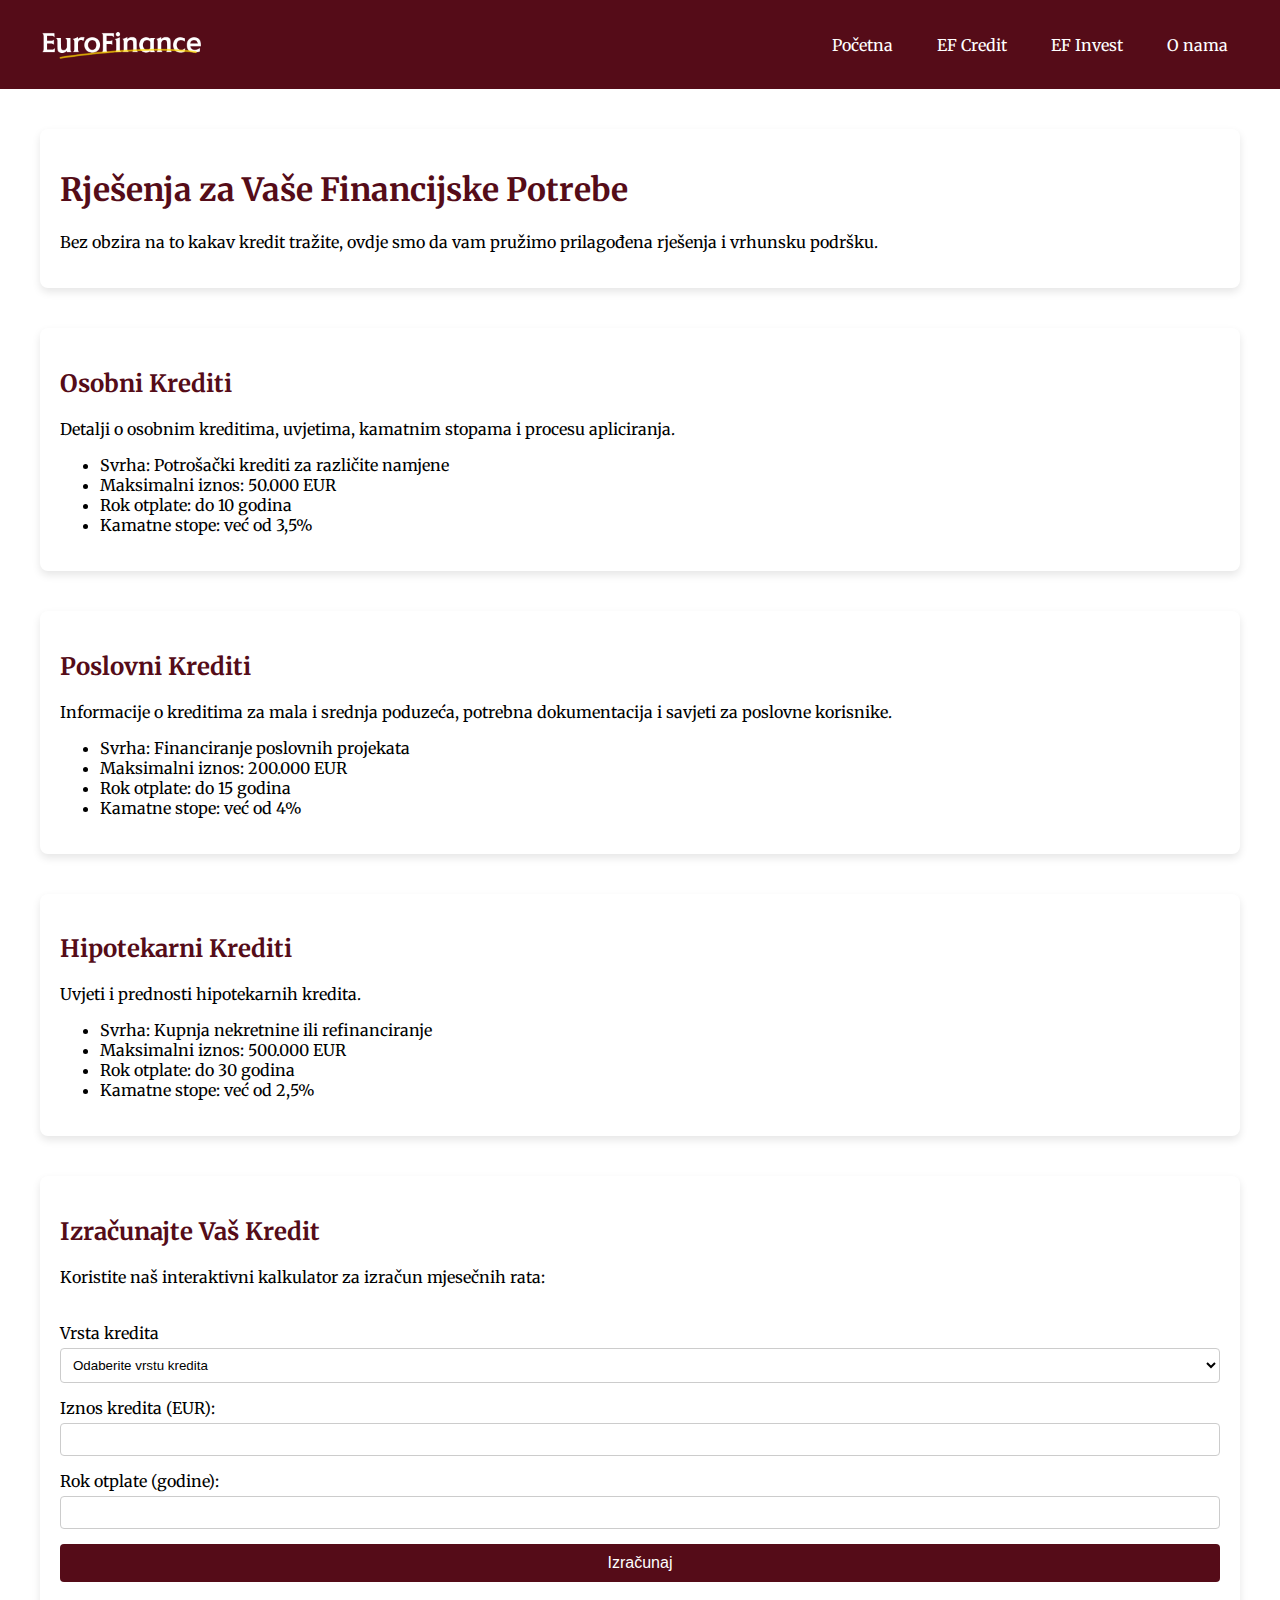
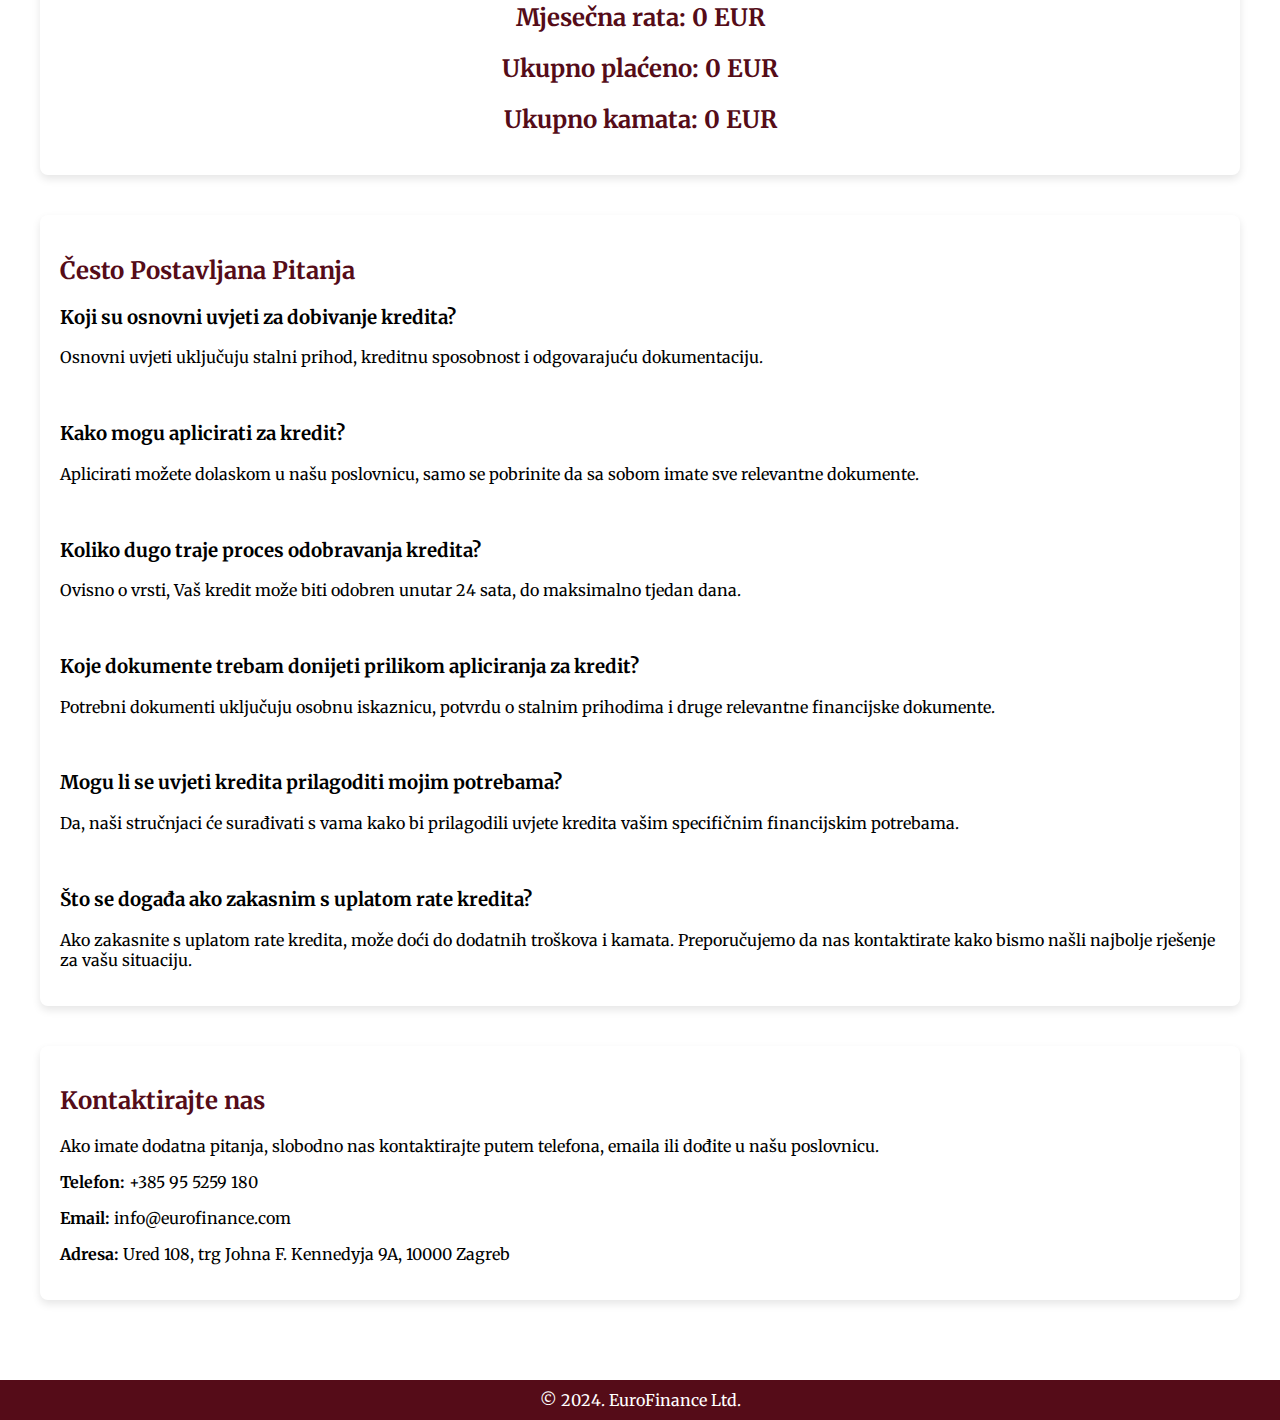
==== krediti/index.html @ 3b740c5b "MODIFY" ====
<!DOCTYPE html>
<html lang="hr">

<head>
    <title>EuroFinance | Krediti</title>
    <link rel="icon" type="image/png" href="../assets/EFsmall.png">
    <link rel="stylesheet" href="../css/credit.css">
    <link rel="preconnect" href="https://fonts.googleapis.com">
    <link rel="preconnect" href="https://fonts.gstatic.com" crossorigin>
    <link rel="stylesheet" href="https://fonts.googleapis.com/css2?family=Merriweather:ital,wght@0,300;0,400;0,700;0,900;1,300;1,400;1,700;1,900&display=swap">
</head>

<body>
    <header class="zagljavlje">
        <div class="element-zaglavlja">
            <a href="../index.html"><img class="logo" src="../assets/EFlarge.png" alt="EuroFinance logo"></a>
            <nav>
                <ul>
                    <li><a href="../index.html">Početna</a></li>
                    <li><a href="../krediti/index.html">EF Credit</a></li>
                    <li><a href="../investicije/index.html">EF Invest</a></li>
                    <li><a href="../o-nama/index.html">O nama</a></li>
                </ul>
            </nav>
        </div>
    </header>

    <main>
        <section class="uvod">
            <div class="element">
                <h1>Rješenja za Vaše Financijske Potrebe</h1>
                <p>Bez obzira na to kakav kredit tražite, ovdje smo da vam pružimo prilagođena rješenja i vrhunsku
                    podršku.</p>
            </div>
        </section>

        <section class="osobni-krediti">
            <div class="element">
                <h2>Osobni Krediti</h2>
                <p>Detalji o osobnim kreditima, uvjetima, kamatnim stopama i procesu apliciranja.</p>
                <ul>
                    <li>Svrha: Potrošački krediti za različite namjene</li>
                    <li>Maksimalni iznos: 50.000 EUR</li>
                    <li>Rok otplate: do 10 godina</li>
                    <li>Kamatne stope: već od 3,5%</li>
                </ul>
            </div>
        </section>

        <section class="poslovni-krediti">
            <div class="element">
                <h2>Poslovni Krediti</h2>
                <p>Informacije o kreditima za mala i srednja poduzeća, potrebna dokumentacija i savjeti za poslovne
                    korisnike.</p>
                <ul>
                    <li>Svrha: Financiranje poslovnih projekata</li>
                    <li>Maksimalni iznos: 200.000 EUR</li>
                    <li>Rok otplate: do 15 godina</li>
                    <li>Kamatne stope: već od 4%</li>
                </ul>
            </div>
        </section>

        <section class="hipotekarni-krediti">
            <div class="element">
                <h2>Hipotekarni Krediti</h2>
                <p>Uvjeti i prednosti hipotekarnih kredita.</p>
                <ul>
                    <li>Svrha: Kupnja nekretnine ili refinanciranje</li>
                    <li>Maksimalni iznos: 500.000 EUR</li>
                    <li>Rok otplate: do 30 godina</li>
                    <li>Kamatne stope: već od 2,5%</li>
                </ul>
            </div>
        </section>

        <section class="kalkulator-kredita">
            <div class="element">
                <h2>Izračunajte Vaš Kredit</h2>
                <p>Koristite naš interaktivni kalkulator za izračun mjesečnih rata:</p>
                <br>
                <form id="upitnik-kredita">
                    <div class="upitnik-kredita">
                        <label for="vrsta-kredita">Vrsta kredita</label>
                        <select id="vrsta-kredita" required>
                            <option value="" disabled selected>Odaberite vrstu kredita</option>
                            <option value="3.5">Osobni kredit (3.5%)</option>
                            <option value="4.0">Poslovni kredit (4.0%)</option>
                            <option value="2.0">Hipotekarni kredit (2.0%)</option>
                        </select>
                    </div>
                    <div class="upitnik-kredita">
                        <label for="iznos">Iznos kredita (EUR):</label>
                        <input type="number" id="iznos" required>
                    </div>
                    <div class="upitnik-kredita">
                        <label for="godine">Rok otplate (godine):</label>
                        <input type="number" id="godine" required>
                    </div>
                <button type="button" onclick="izracunajKredit()">Izračunaj</button>
                </form>
                <h2 id="netocan-unos">Netočan unos!</h2>
                <div id="rezultati" class="rezultati">
                    <h2>Mjesečna rata: <span id="mjesecna-rata"></span>0 EUR</h2>
                    <h2>Ukupno plaćeno: <span id="ukupno-placeno"></span>0 EUR</h2>
                    <h2>Ukupno kamata: <span id="ukupno-kamata"></span>0 EUR</h2>
                </div>
            </div>
        </section>

        <section class="cesta-pitanja">
            <div class="element">
                <h2>Često Postavljana Pitanja</h2>
                <div class="pitanje">
                    <h3>Koji su osnovni uvjeti za dobivanje kredita?</h3>
                    <p>Osnovni uvjeti uključuju stalni prihod, kreditnu sposobnost i odgovarajuću dokumentaciju.</p>
                </div>
                <br>
                <div class="pitanje">
                    <h3>Kako mogu aplicirati za kredit?</h3>
                    <p>Aplicirati možete dolaskom u našu poslovnicu, samo se pobrinite da sa sobom imate sve relevantne dokumente.</p>        
                </div>
                <br>
                <div class="pitanje">
                    <h3>Koliko dugo traje proces odobravanja kredita?</h3>
                    <p>Ovisno o vrsti, Vaš kredit može biti odobren unutar 24 sata, do maksimalno tjedan dana.</p>
                </div>
                <br>
                <div class="pitanje">
                    <h3>Koje dokumente trebam donijeti prilikom apliciranja za kredit?</h3>
                    <p>Potrebni dokumenti uključuju osobnu iskaznicu, potvrdu o stalnim prihodima i druge relevantne financijske dokumente.</p>
                </div>
                <br>
                <div class="pitanje">
                    <h3>Mogu li se uvjeti kredita prilagoditi mojim potrebama?</h3>
                    <p>Da, naši stručnjaci će surađivati s vama kako bi prilagodili uvjete kredita vašim specifičnim financijskim potrebama.</p>
                </div>
                <br>
                <div class="pitanje">
                    <h3>Što se događa ako zakasnim s uplatom rate kredita?</h3>
                    <p>Ako zakasnite s uplatom rate kredita, može doći do dodatnih troškova i kamata. Preporučujemo da nas kontaktirate kako bismo našli najbolje rješenje za vašu situaciju.</p>
                </div>
            </div>
        </section>


        <section class="kontakt">
            <div class="element">
                <h2>Kontaktirajte nas</h2>
                <p>Ako imate dodatna pitanja, slobodno nas kontaktirajte putem telefona, emaila ili dođite u našu poslovnicu.</p>
                <p><strong>Telefon:</strong> +385 95 5259 180</p>
                <p><strong>Email:</strong> info@eurofinance.com</p>
                <p><strong>Adresa:</strong> Ured 108, trg Johna F. Kennedyja 9A, 10000 Zagreb</p>
            </div>
        </section>
    </main>

    <footer>
        <p class="copyright">&copy; 2024. EuroFinance Ltd.</p>
    </footer>

    <script src="kalkulator.js"></script>
</body>
</html>
---- css/credit.css ----
body {
    font-family: Merriweather;
    margin: 0;
    padding: 0;
}

.zagljavlje .logo {
    height: 65px;
    width: auto;
}

.zagljavlje {
    position: sticky;
    top: 0;
    background-color: #550C18;
    color: white;
    padding: 10px 0;
    width: 100%;
    z-index: 1000;
}

.zagljavlje .element-zaglavlja {
    display: flex;
    justify-content: space-between;
    align-items: center;
    max-width: 1200px;
    margin: 0 auto;
    padding: 0 20px;
}

.zagljavlje h1 {
    margin: 0;
    font-size: 24px;
}

.zagljavlje nav ul {
    list-style-type: none;
    margin: 0;
    padding: 0;
    display: flex;
}

.zagljavlje nav ul li {
    margin-left: 20px;
}

.zagljavlje nav ul li a {
    color: white;
    text-decoration: none;
    padding: 8px 12px;
}

.zagljavlje nav ul li a:hover {
    background-color: #7B1E30;
    border-radius: 4px;
}

main {
    padding: 40px 20px;
    max-width: 1200px;
    margin: 0 auto;
}

section {
    margin-bottom: 40px;
}

.element {
    background: white;
    border-radius: 8px;
    box-shadow: 0 4px 8px rgba(0, 0, 0, 0.1);
    padding: 20px;
}

h1,
h2 {
    color: #550C18;
}

form {
    display: flex;
    flex-direction: column;
}

.upitnik-kredita {
    margin-bottom: 15px;
}

.upitnik-kredita label {
    margin-bottom: 5px;
    display: block;
}

.upitnik-kredita input,
.upitnik-kredita select,
.upitnik-kredita option {
    width: 100%;
    padding: 8px;
    box-sizing: border-box;
    border: 1px solid #ccc;
    border-radius: 4px;
    background-color: white;
}

.upitnik-kredita input:focus,
.upitnik-kredita select:focus {
    border-color: #550C18;
    border-width: 2px;
    outline: none;
}

.upitnik-kredita option:hover {
    background-color: whitesmoke;
}

button {
    background-color: #550C18;
    color: white;
    border: none;
    padding: 10px;
    cursor: pointer;
    border-radius: 4px;
    font-size: 16px;
}

button:hover {
    background-color: #7B1E30;
}

.rezultati {
    margin-top: 20px;
    text-align: center;
}

#netocan-unos {
    display: none;
    text-align: center;
}

footer {
    background-color: #550C18;
    color: white;
    padding: 10px 0;
    text-align: center;
}

.copyright {
    margin: 0;
}
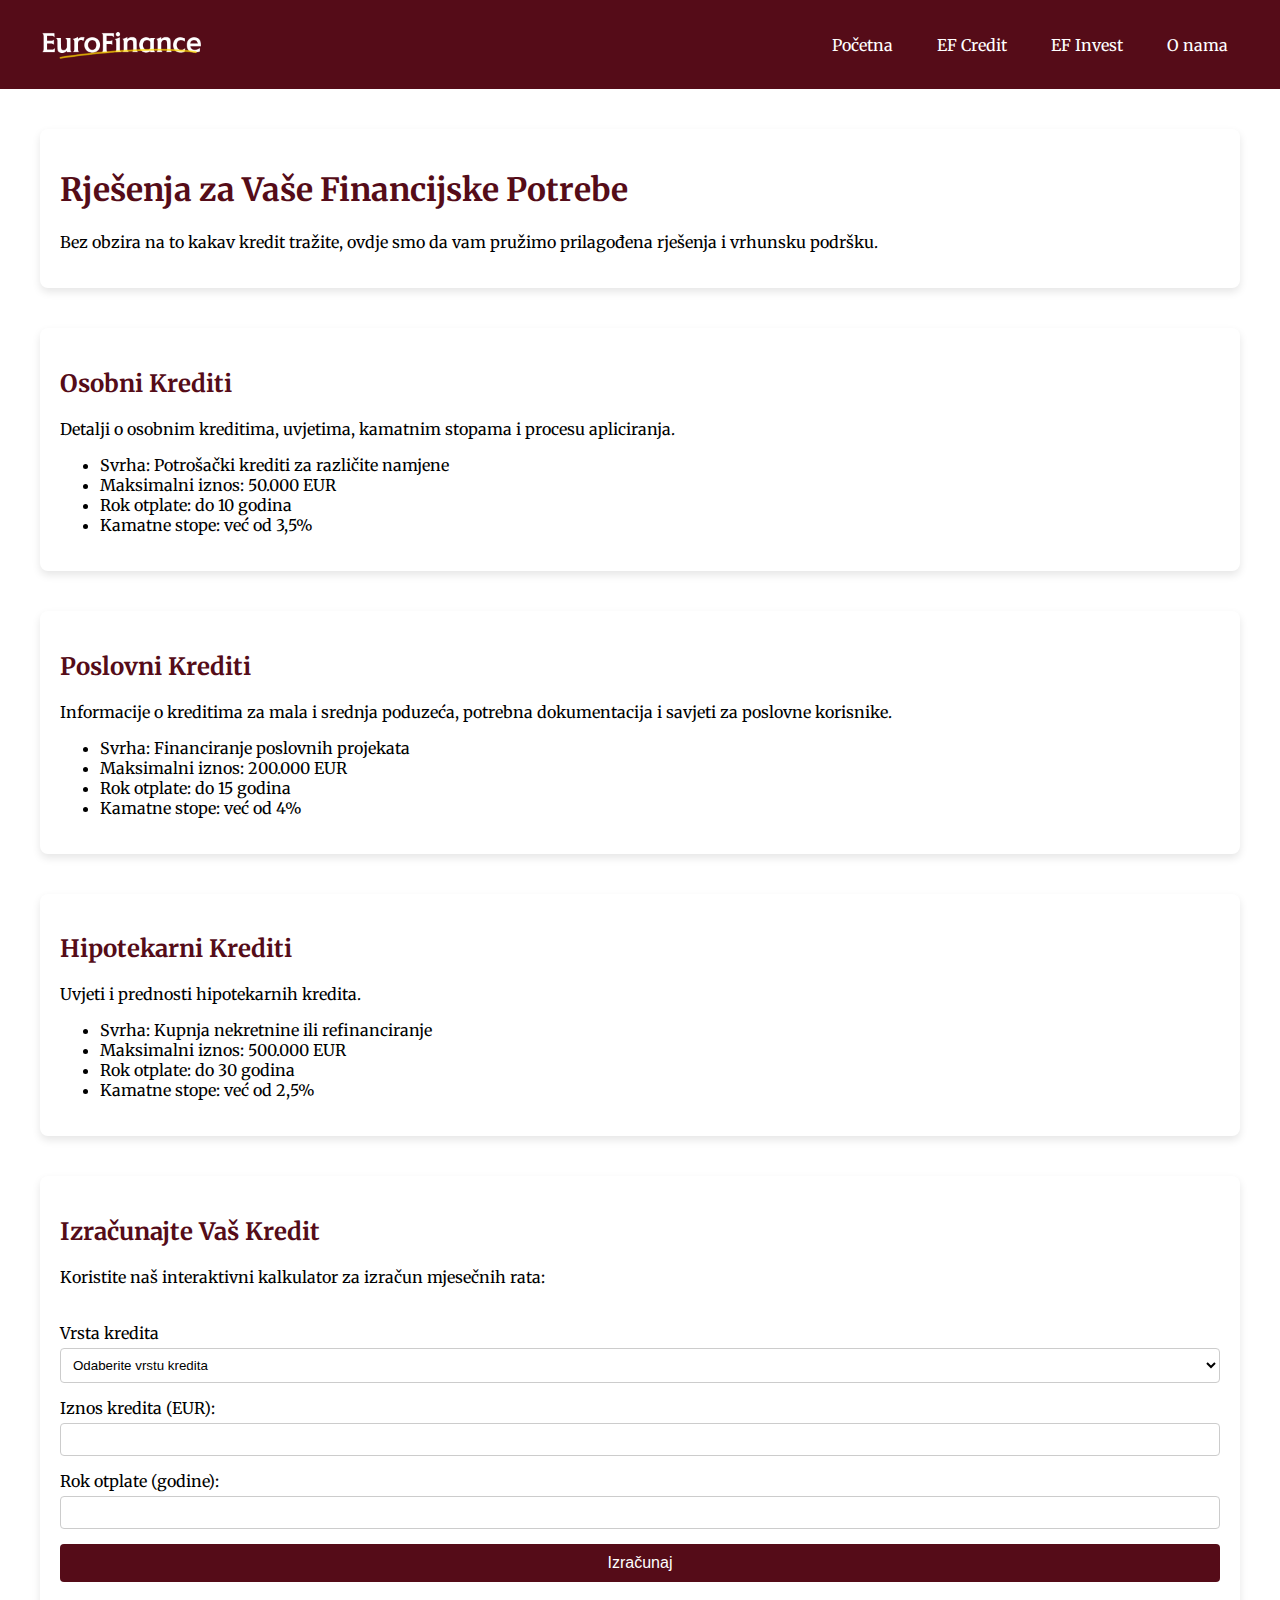
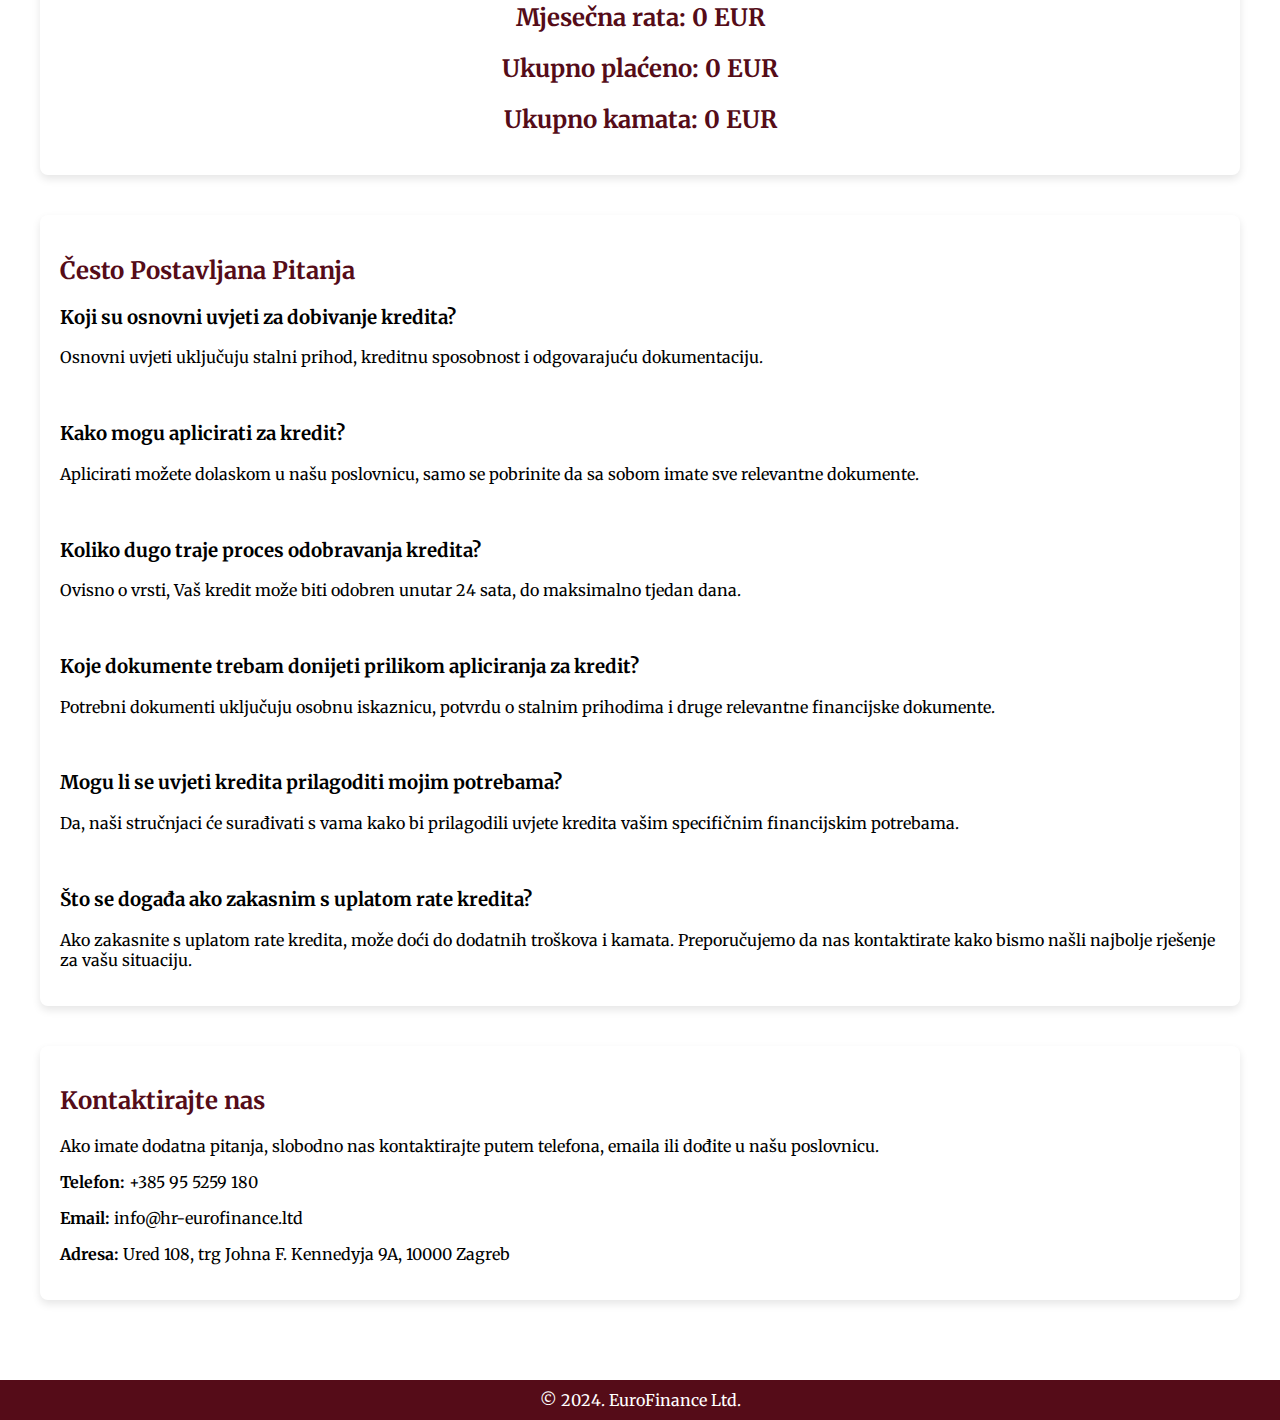
==== commit 8104dfeb: "MODIFY" ====
--- a/krediti/index.html
+++ b/krediti/index.html
@@ -149,7 +149,7 @@
                 <h2>Kontaktirajte nas</h2>
                 <p>Ako imate dodatna pitanja, slobodno nas kontaktirajte putem telefona, emaila ili dođite u našu poslovnicu.</p>
                 <p><strong>Telefon:</strong> +385 95 5259 180</p>
-                <p><strong>Email:</strong> info@eurofinance.com</p>
+                <p><strong>Email:</strong> info@hr-eurofinance.ltd</p>
                 <p><strong>Adresa:</strong> Ured 108, trg Johna F. Kennedyja 9A, 10000 Zagreb</p>
             </div>
         </section>
@@ -161,4 +161,4 @@
 
     <script src="kalkulator.js"></script>
 </body>
-</html>+</html>
